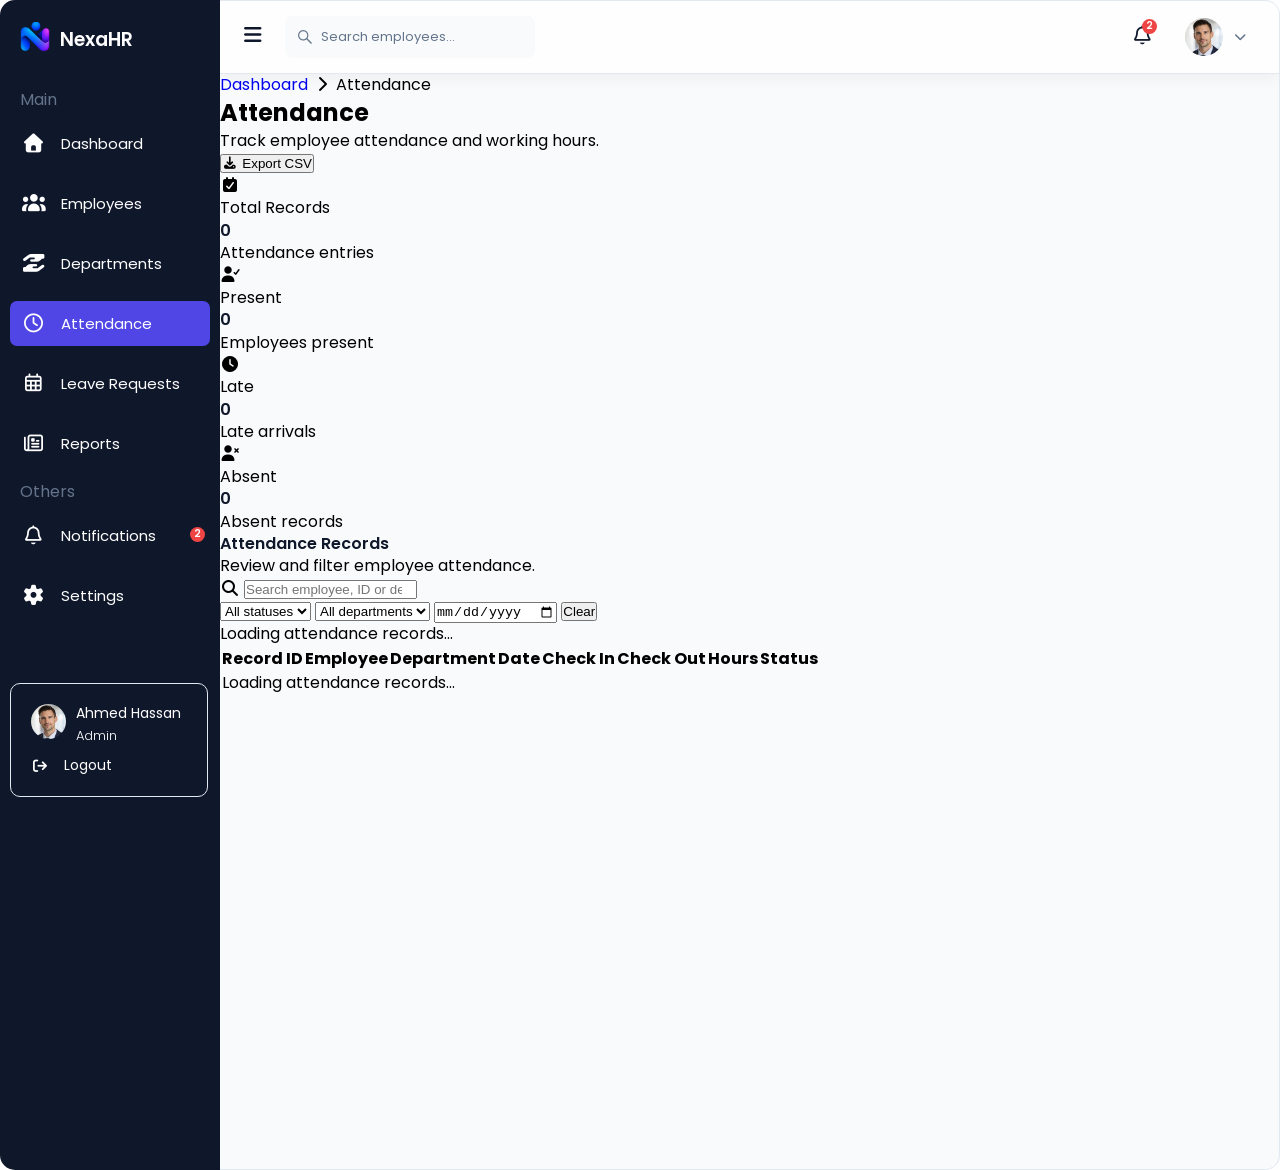
==== attendance.html @ 8ffb42c2 "Add attendance page HTML" ====
<!DOCTYPE html>
<html lang="en">
<head>
    <meta charset="UTF-8">
    <meta name="viewport" content="width=device-width, initial-scale=1.0">
    <link rel="preconnect" href="https://fonts.googleapis.com">
    <link rel="preconnect" href="https://fonts.gstatic.com" crossorigin>
    <link href="https://fonts.googleapis.com/css2?family=Poppins:wght@100;200;300;400;500;600;700;800;900&display=swap" rel="stylesheet">
    <!-- Font Awesome -->
    <link rel="stylesheet" href="css/all.min.css">
    <!-- Main CSS -->
    <link rel="stylesheet" href="css/main.css">
    <!-- Attendance CSS -->
    <link rel="stylesheet" href="css/attendance.css">
    <link rel="icon" href="assets/favicon.png">
    <title>Attendance | NexaHR</title>
</head>
<body>
    <div class="container">

        <!-- ========== Sidebar ========== -->
        <aside>
            <div class="close">
                <i class="fa-solid fa-x"></i>
            </div>

            <a href="index.html" class="logo">
                <div class="logoImg">
                    <img src="assets/logo.png" alt="logo">
                </div>
                <span>NexaHR</span>
            </a>

            <nav>
                <h4>main</h4>
                <ul>
                    <li>
                        <a href="index.html">
                            <i class="fa-solid fa-house"></i>
                            <span>dashboard</span>
                        </a>
                    </li>

                    <li>
                        <a href="employees.html">
                            <i class="fa-solid fa-users"></i>
                            <span>employees</span>
                        </a>
                    </li>

                    <li>
                        <a href="departments.html">
                            <i class="fa-solid fa-hand-holding-hand"></i>
                            <span>departments</span>
                        </a>
                    </li>

                    <li class="active">
                        <a href="attendance.html">
                            <i class="fa-regular fa-clock"></i>
                            <span>attendance</span>
                        </a>
                    </li>

                    <li>
                        <a href="leaveRequests.html">
                            <i class="fa-regular fa-calendar-days"></i>
                            <span>leave requests</span>
                        </a>
                    </li>

                    <li>
                        <a href="reports.html">
                            <i class="fa-regular fa-newspaper"></i>
                            <span>reports</span>
                        </a>
                    </li>
                </ul>

                <h4>others</h4>
                <ul>
                    <li class="sideBarNotifi">
                        <a href="notifications.html">
                            <i class="fa-regular fa-bell"></i>
                            <span>notifications</span>
                        </a>
                    </li>

                    <li>
                        <a href="settings.html">
                            <i class="fa-solid fa-gear"></i>
                            <span>settings</span>
                        </a>
                    </li>
                </ul>
            </nav>

            <div class="user">
                <div class="info">
                    <div class="avatar">
                        <img src="assets/avatar.png" alt="admin">
                    </div>

                    <div class="name">
                        <p>ahmed hassan</p>
                        <span>admin</span>
                    </div>
                </div>

                <a href="#">
                    <i class="fa-solid fa-arrow-right-from-bracket"></i>
                    <span>logout</span>
                </a>
            </div>
        </aside>

        <!-- ========== Main Content ========== -->
        <main>
             <header>
                <div class="left">
                    <div class="big">
                        <i class="fa-solid fa-bars"></i>
                    </div>

                    <div class="mobile">
                        <i class="fa-solid fa-bars"></i>
                    </div>

                    <!-- ========== Global Employee Search ========== -->
                    <div class="search">
                        <i class="fa-brands fa-sistrix"></i>

                        <input
                            type="search"
                            id="globalSearch"
                            placeholder="Search employees..."
                            autocomplete="off"
                            aria-label="Search employees"
                            aria-controls="searchResults"
                            aria-expanded="false"
                        >

                        <div
                            class="searchResults"
                            id="searchResults"
                            role="listbox"
                            aria-label="Employee search results"
                        ></div>
                    </div>
                </div>

                <div class="right">
                    <div class="notifi">
                        <i class="fa-regular fa-bell"></i>
                    </div>

                    <div class="userInfo">
                        <div
                            class="userInfo-trigger"
                            aria-expanded="false"
                            aria-label="Open user menu"
                            role="button"
                            tabindex="0"
                        >
                            <div class="avatar">
                                <img src="assets/avatar.png" alt="Admin">
                            </div>

                            <div class="user-links">
                                <i class="fa-solid fa-chevron-down"></i>
                            </div>
                        </div>

                        <ul class="drop-nav">
                            <li>
                                <a href="settings.html">
                                    <i class="fa-regular fa-user"></i>
                                    <span>Profile</span>
                                </a>
                            </li>

                            <li>
                                <a href="settings.html">
                                    <i class="fa-solid fa-gear"></i>
                                    <span>Settings</span>
                                </a>
                            </li>

                            <li>
                                <a href="settings.html">
                                    <i class="fa-solid fa-arrow-right-from-bracket"></i>
                                    <span>Logout</span>
                                </a>
                            </li>
                        </ul>
                    </div>
                </div>
            </header>

            <!-- ========== Attendance Page ========== -->
            <section class="attendancePage">

                <!-- Page Title -->
                <div class="attendanceTitle">
                    <div>
                        <div class="attendanceBreadcrumb">
                            <a href="index.html">Dashboard</a>
                            <i class="fa-solid fa-chevron-right"></i>
                            <span>Attendance</span>
                        </div>
                        <h2>Attendance</h2>
                        <p class="attendanceSubtitle">
                            Track employee attendance and working hours.
                        </p>
                    </div>

                    <button class="exportAttendanceBtn" id="exportAttendanceBtn" type="button">
                        <i class="fa-solid fa-download"></i>
                        Export CSV
                    </button>
                </div>

                <!-- Attendance Statistics -->
                <div class="attendanceStats">

                    <div class="attendanceStat">
                        <div class="attendanceStatIcon purple">
                            <i class="fa-solid fa-calendar-check"></i>
                        </div>

                        <div>
                            <p>Total Records</p>
                            <h3 id="totalAttendance">0</h3>
                            <span>Attendance entries</span>
                        </div>
                    </div>

                    <div class="attendanceStat">
                        <div class="attendanceStatIcon green">
                            <i class="fa-solid fa-user-check"></i>
                        </div>

                        <div>
                            <p>Present</p>
                            <h3 id="presentCount">0</h3>
                            <span>Employees present</span>
                        </div>
                    </div>

                    <div class="attendanceStat">
                        <div class="attendanceStatIcon orange">
                            <i class="fa-solid fa-clock"></i>
                        </div>

                        <div>
                            <p>Late</p>
                            <h3 id="lateCount">0</h3>
                            <span>Late arrivals</span>
                        </div>
                    </div>

                    <div class="attendanceStat">
                        <div class="attendanceStatIcon red">
                            <i class="fa-solid fa-user-xmark"></i>
                        </div>

                        <div>
                            <p>Absent</p>
                            <h3 id="absentCount">0</h3>
                            <span>Absent records</span>
                        </div>
                    </div>

                </div>

                <!-- Attendance Table -->
                <div class="attendanceContent">

                    <div class="attendanceContentHeader">
                        <div>
                            <h3>Attendance Records</h3>
                            <p>Review and filter employee attendance.</p>
                        </div>
                    </div>

                    <!-- Search and Filters -->
                    <div class="attendanceToolbar">

                        <div class="attendanceSearch">
                            <i class="fa-solid fa-magnifying-glass"></i>
                            <input
                                type="search"
                                id="attendanceSearch"
                                placeholder="Search employee, ID or department..."
                            >
                        </div>

                        <select id="statusFilter" aria-label="Filter by status">
                            <option value="">All statuses</option>
                            <option value="Present">Present</option>
                            <option value="Late">Late</option>
                            <option value="Absent">Absent</option>
                            <option value="On Leave">On Leave</option>
                        </select>

                        <select id="departmentFilter" aria-label="Filter by department">
                            <option value="">All departments</option>
                        </select>

                        <input
                            type="date"
                            id="attendanceDate"
                            aria-label="Filter by date"
                        >

                        <button id="clearAttendanceFilters" type="button">
                            Clear
                        </button>

                    </div>

                    <!-- Results Information -->
                    <div class="attendanceResults">
                        <p id="attendanceResultsText">Loading attendance records...</p>
                    </div>

                    <!-- Table -->
                    <div class="attendanceTableWrapper">
                        <table class="attendanceTable">
                            <thead>
                                <tr>
                                    <th>Record ID</th>
                                    <th>Employee</th>
                                    <th>Department</th>
                                    <th>Date</th>
                                    <th>Check In</th>
                                    <th>Check Out</th>
                                    <th>Hours</th>
                                    <th>Status</th>
                                </tr>
                            </thead>

                            <tbody id="attendanceTableBody">
                                <tr>
                                    <td colspan="8" class="attendanceLoading">
                                        Loading attendance records...
                                    </td>
                                </tr>
                            </tbody>
                        </table>
                    </div>

                    <div class="attendanceEmpty" id="attendanceEmpty" hidden>
                        <i class="fa-regular fa-calendar-xmark"></i>
                        <h3>No attendance records found</h3>
                        <p>Try changing your search or filter options.</p>
                    </div>

                </div>
            </section>
        </main>
    </div>
    <!-- Main JavaScript -->
    <script src="js/main.js"></script>
    <!-- Attendance JavaScript -->
    <script src="js/attendance.js"></script>
</body>
</html>
---- css/main.css ----
/* ========== Root ========== */
:root {
    --primary-color: #fefefe;
    --background-color: #f9fafc;
    --text-color: #64748b;
    --danger-color: #EF4444;
    --dark-color: #0F172A;
    --border-color: #E2E8F0;
    --bulle-color: #4F46E5;
    --success-color: #10B981;
    --warning-clor: #F59E0B;

    --shadow: 0 4px 15px rgba(0, 0, 0, 0.05);
    --main-transition: .7s ease-in-out;
}

/* ========== Global Styles ========== */
* {
    padding: 0;
    margin: 0;
    box-sizing: border-box;
}

body {
    font-family: "Poppins", sans-serif;
    background-color: var(--primary-color);
    line-height: 1.4;
}

img {
    width: 100%;
    height: 100%;
    object-fit: cover;
}

.avatar {
    width: 35px;
    height: 35px;
    overflow: hidden;
    border-radius: 50%;
}

li {
    list-style: none;
}

a {
    text-decoration: none;
}

h3 {
    font-size: 16px;
    font-weight: 600;
    text-transform: capitalize;
    color: var(--dark-color);
}

.container {
    display: grid;
    grid-template-columns: auto 1fr;
}

/* ========== Sidebar ========== */
aside {
    width: 220px;
    min-height: 130vh;
    position: relative;
    padding: 20px 10px;
    border-radius: 15px 0 0 15px;
    background-color: var(--dark-color);
    transition: var(--main-transition);
}

aside .fa-x {
    font-size: 20px;
    color: var(--primary-color);
    cursor: pointer;
    position: absolute;
    right: 15px;
    top: 15px;
    display: none;
}

aside .logo {
    display: flex;
    justify-content: center;
    align-items: center;
    width: fit-content;
    gap: 10px;
    margin-left: 10px;
}

aside .logo .logoImg {
    width: 30px;
    height: 30px;
}

aside .logo span {
    margin-top: 7px;
    font-size: 19px;
    font-weight: 600;
    color: var(--primary-color);
}

aside nav {
    padding-top: 25px;
}

aside nav h4 {
    margin: 10px;
    font-size: 16px;
    font-weight: 400;
    text-transform: capitalize;
    color: var(--text-color);
    cursor: default;
}

aside nav li {
    margin-bottom: 15px;
}

aside nav li.active {
    border-radius: 7px;
    background-color: var(--bulle-color);
}

aside nav li a {
    display: flex;
    gap: 15px;
    padding: 12px;
    font-size: 19px;
    text-transform: capitalize;
    color: var(--primary-color);
}

aside nav li a span {
    font-size: 15px;
    font-weight: 400;
}

aside .user {
    position: absolute;
    margin-top: 50px;
    width: 90%;
    padding: 20px;
    border-radius: 10px;
    border: 1px solid var(--border-color);
    text-transform: capitalize;
}

aside .user .info {
    display: flex;
    gap: 10px;
    color: var(--primary-color);
    cursor: default;
}

aside .user .name p {
    font-size: 14px;
    font-weight: 400;
}

aside .user .name span {
    font-size: 13px;
    font-weight: 300;
}

aside .user a {
    width: fit-content;
    margin-top: 10px;
    display: flex;
    align-items: center;
    gap: 15px;
    font-size: 14px;
    font-weight: 400;
    color: var(--primary-color);
    transition: var(--main-transition);
}

aside .user a:hover {
    color: var(--bulle-color);
}

/* ========== Toggle Sidebar ========== */
.toggleAside {
    width: fit-content;
    border-radius: 0;
    padding: 30px 10px;
}

.toggleAside span {
    display: none;
}

.toggleAside h4 {
    display: none;
}

.toggleAside .logo .logoImg {
    width: 25px;
    height: 25px;
}

.toggleAside nav {
    padding-top: 20px;
}

.toggleAside nav li {
    margin-bottom: 5px;
    width: fit-content;
}

.toggleAside nav li a {
    padding: 10px;
}

.toggleAside nav .sideBarNotifi::after {
    top: 50%;
    left: 35%;
}

.toggleAside .user {
    position: relative;
    padding: 30px 10px;
    border: 0;
}

.toggleAside .user .info {
    display: none;
}

/* ========== Main Content ========== */
main {
    border-radius: 0 15px 15px 0;
    background-color: var(--background-color);
    border: 1px solid var(--border-color);
    border-left: 0;
    overflow: hidden;
}

main header {
    width: 100%;
    padding: 10px 20px;
    display: flex;
    justify-content: space-between;
    background-color: var(--primary-color);
    border-bottom: 1px solid var(--border-color);
    box-shadow: var(--shadow);
}

main header .left,
main header .right,
main header .right .userInfo {
    display: flex;
    justify-content: center;
    align-items: center;
    gap: 20px;
}

main header .left .fa-bars {
    font-size: 20px;
    cursor: pointer;
    color: var(--dark-color);
}

main header .left .mobile {
    display: none;
}

/* ========== Global Employee Search ========== */
main header .left .search {
    position: relative;
    width: 250px;
}

main header .left .search input {
    display: block;
    width: 100%;
    padding: 10px 12px 10px 35px;
    border-radius: 7px;
    color: var(--dark-color);
    background-color: var(--background-color);
    border: 1px solid transparent;
    outline: none;
    font-family: inherit;
    font-size: 13px;
    transition: border-color .2s ease, box-shadow .2s ease;
}

main header .left .search input:focus {
    border-color: var(--bulle-color);
    box-shadow: 0 0 0 3px rgba(79, 70, 229, .08);
}

main header .left .search input::placeholder {
    font-size: 13px;
    color: var(--text-color);
}

main header .left .search .fa-sistrix {
    position: absolute;
    top: 50%;
    left: 10px;
    transform: translateY(-50%);
    color: var(--text-color);
    pointer-events: none;
    z-index: 1;
}

/* Search Results Dropdown */
main header .left .search .searchResults {
    position: absolute;
    top: calc(100% + 10px);
    left: 0;
    width: 320px;
    max-width: min(320px, calc(100vw - 30px));
    max-height: 350px;
    overflow-y: auto;
    padding: 6px;

    background-color: var(--primary-color);
    border: 1px solid var(--border-color);
    border-radius: 10px;
    box-shadow: 0 10px 30px rgba(15, 23, 42, .12);

    display: none;
    z-index: 1000;
}

main header .left .search .searchResults.show {
    display: block;
}

/* Individual Search Result */
main header .left .search .searchResult {
    display: flex;
    align-items: center;
    gap: 10px;
    width: 100%;
    padding: 10px;
    border-radius: 7px;
    color: var(--dark-color);
    text-decoration: none;
    transition: background-color .2s ease;
}

main header .left .search .searchResult:hover,
main header .left .search .searchResult:focus-visible {
    background-color: var(--background-color);
    outline: none;
}

/* Search Result Avatar */
main header .left .search .searchResult .resultAvatar {
    width: 36px;
    height: 36px;
    flex-shrink: 0;
    display: flex;
    align-items: center;
    justify-content: center;
    border-radius: 50%;
    background-color: #EEF2FF;
    color: var(--bulle-color);
}

main header .left .search .searchResult .resultAvatar i {
    font-size: 15px;
}

/* Search Result Text */
main header .left .search .searchResult .resultInfo {
    min-width: 0;
    flex: 1;
}

main header .left .search .searchResult .resultInfo h4 {
    margin: 0 0 4px;
    overflow: hidden;
    text-overflow: ellipsis;
    white-space: nowrap;
    font-size: 13px;
    font-weight: 500;
    color: var(--dark-color);
}

main header .left .search .searchResult .resultInfo p {
    margin: 0;
    overflow: hidden;
    text-overflow: ellipsis;
    white-space: nowrap;
    font-size: 11px;
    color: var(--text-color);
}

/* No Search Results */
main header .left .search .searchResults .noResults {
    padding: 15px 10px;
    text-align: center;
    font-size: 13px;
    color: var(--text-color);
}

/* Search Results Scrollbar */
main header .left .search .searchResults::-webkit-scrollbar {
    width: 5px;
}

main header .left .search .searchResults::-webkit-scrollbar-thumb {
    background-color: #CBD5E1;
    border-radius: 10px;
}

/* ========== Notifications Count ========== */
aside nav .sideBarNotifi,
main header .right .notifi {
    position: relative;
}

aside nav .sideBarNotifi::after,
main header .right .notifi::after {
    position: absolute;
    content: attr(data-count);
    background-color: var(--danger-color);
    color: var(--primary-color);
    border-radius: 50%;
    font-size: 10px;
    text-align: center;
    font-weight: 600;
    cursor: pointer;
    width: 15px;
    height: 15px;
    animation: outlineAn 2s linear infinite;
}

@keyframes outlineAn {
    0% {
        scale: 0;
    }

    50% {
        scale: 1;
    }

    100% {
        scale: 1.5;
        opacity: .7;
    }
}

aside nav .sideBarNotifi::after {
    top: 30%;
    left: 90%;
}

main header .right .notifi::after {
    top: -25%;
    left: 50%;
}

aside nav .sideBarNotifi[data-count="0"]::after,
main header .right .notifi[data-count="0"]::after {
    display: none;
}

.right .notifi .fa-bell {
    font-size: 19px;
    cursor: pointer;
    color: var(--dark-color);
    animation: moveBell 1.5s linear infinite;
}

@keyframes moveBell {
    0% {
        rotate: 45deg;
    }

    50% {
        rotate: -45deg;
    }

    100% {
        rotate: 45deg;
    }
}

/* ========== User Dropdown Menu ========== */
main header .userInfo {
    position: relative;
}

/* Clickable Avatar and Arrow */
main header .userInfo .userInfo-trigger {
    display: flex;
    align-items: center;
    justify-content: center;
    gap: 10px;
    padding: 6px 10px;
    border: 1px solid transparent;
    border-radius: 12px;
    cursor: pointer;
    transition: .2s ease;
}

main header .userInfo .userInfo-trigger:hover,
main header .userInfo.active .userInfo-trigger {
    background-color: #f1f5f9;
    border-color: var(--border-color);
}

main header .userInfo .userInfo-trigger .avatar {
    width: 38px;
    height: 38px;
    flex-shrink: 0;
    overflow: hidden;
    border-radius: 50%;
}

main header .userInfo .userInfo-trigger .avatar img {
    width: 100%;
    height: 100%;
    object-fit: cover;
}

main header .userInfo .user-links {
    display: flex;
    align-items: center;
    justify-content: center;
    color: var(--text-color);
}

main header .userInfo .user-links .fa-chevron-down {
    font-size: 12px;
    transition: transform .2s ease;
}

main header .userInfo.active .user-links .fa-chevron-down {
    transform: rotate(180deg);
}

/* Dropdown Panel */
main header .userInfo .drop-nav {
    position: absolute;
    top: calc(100% + 10px);
    right: 0;
    z-index: 1000;
    width: 200px;
    margin: 0;
    padding: 8px;
    display: flex;
    flex-direction: column;
    gap: 3px;
    list-style: none;
    background-color: var(--primary-color);
    border: 1px solid var(--border-color);
    border-radius: 12px;
    box-shadow: 0 10px 30px rgba(15, 23, 42, .12);

    opacity: 0;
    visibility: hidden;
    transform: translateY(-8px);
    pointer-events: none;

    transition: opacity .2s ease, transform .2s ease, visibility .2s ease;
}

main header .userInfo.active .drop-nav {
    opacity: 1;
    visibility: visible;
    transform: translateY(0);
    pointer-events: auto;
}

main header .userInfo .drop-nav li {
    margin: 0;
}

main header .userInfo .drop-nav li a {
    display: flex;
    align-items: center;
    gap: 12px;
    width: 100%;
    padding: 11px 12px;
    border-radius: 8px;
    color: var(--dark-color);
    font-size: 13px;
    font-weight: 500;
    text-transform: capitalize;
    transition: background-color .2s ease, color .2s ease;
}

main header .userInfo .drop-nav li a i {
    width: 18px;
    text-align: center;
    font-size: 14px;
    color: var(--text-color);
    transition: color .2s ease;
}

main header .userInfo .drop-nav li a:hover {
    background-color: #eef2ff;
    color: var(--bulle-color);
}

main header .userInfo .drop-nav li a:hover i {
    color: var(--bulle-color);
}

/* Separate the Logout Option */
main header .userInfo .drop-nav li:last-child {
    margin-top: 5px;
    padding-top: 5px;
    border-top: 1px solid var(--border-color);
}

main header .userInfo .drop-nav li:last-child a:hover {
    background-color: #fef2f2;
    color: var(--danger-color);
}

main header .userInfo .drop-nav li:last-child a:hover i {
    color: var(--danger-color);
}

/* ========== Utility Class ========== */
.show {
    display: block !important;
}

/* ========== Dashboard ========== */
.dashboard {
    padding: 30px 20px;
}

.dashboard .titel {
    display: flex;
    justify-content: space-between;
    align-items: start;
}

.dashboard .titel .breadcrumb {
    margin-bottom: 5px;
    cursor: default;
    color: var(--text-color);
    font-size: 14px;
    font-weight: 400;
}

.dashboard .titel .breadcrumb a {
    color: var(--text-color);
}

.dashboard .titel h2 {
    text-transform: capitalize;
    color: var(--dark-color);
    font-weight: 600;
    font-size: 23px;
    margin-bottom: 5px;
}

.dashboard .titel p {
    margin-bottom: 20px;
    font-size: 14px;
    font-weight: 400;
    color: var(--text-color);
    cursor: default;
}

.dashboard .titel .add a {
    padding: 8px 15px;
    border-radius: 7px;
    font-size: 13px;
    font-weight: 300;
    color: var(--background-color);
    background-color: var(--bulle-color);
    text-transform: capitalize;
}

/* ========== Cards ========== */
.carts,
.carts .cart {
    display: flex;
    align-items: center;
}

.carts {
    justify-content: space-between;
}

.carts .cart {
    min-width: 250px;
    padding: 15px;
    border-radius: 10px;
    gap: 15px;
    background-color: var(--primary-color);
    border: 1px solid var(--border-color);
    cursor: default;
    box-shadow: var(--shadow);
}

.carts .cart .fa-users,
.carts .cart .fa-user-plus,
.carts .cart .fa-calendar-days,
.carts .cart .fa-user-minus {
    padding: 10px;
    width: 30px;
    height: 30px;
    border-radius: 50%;
    color: var(--primary-color);
}

.carts .cart .fa-users {
    background-color: var(--bulle-color);
}

.carts .cart .fa-user-plus {
    background-color: var(--success-color);
}

.carts .cart .fa-calendar-days {
    background-color: var(--warning-clor);
}

.carts .cart .fa-user-minus {
    background-color: var(--danger-color);
}

.carts .cart p {
    font-size: 15px;
    text-transform: capitalize;
    color: var(--text-color);
}

.carts .cart .range {
    font-size: 20px;
    font-weight: 600;
    color: var(--dark-color);
    margin: 5px 0;
}

.carts .cart span {
    font-size: 13px;
    color: var(--success-color);
}

.carts .cart span.danger {
    color: var(--danger-color);
}

/* ========== Media Query ========== */

/* Large Devices: Less than 1200px */
@media (max-width: 1199.98px) {
    .container {
        grid-template-columns: auto 1fr;
    }

    aside {
        width: 200px;
    }

    aside .logo span {
        font-size: 18px;
    }

    aside nav h4 {
        font-size: 14px;
    }

    aside nav li a {
        padding: 8px 10px;
        font-size: 17px;
    }

    aside nav li a span {
        font-size: 13px;
    }

    aside .user {
        padding: 15px 10px;
    }

    aside .user a {
        gap: 10px;
    }

    aside .user .name p,
    aside .user .name span {
        font-size: 12px;
    }

    aside .user a {
        font-size: 12px;
    }

    .dashboard {
        padding: 30px 15px;
    }

    .carts {
        gap: 20px;
        flex-wrap: wrap;
        justify-content: center;
    }

    .carts .cart {
        min-width: 250px;
    }

    .carts .cart .fa-users,
    .carts .cart .fa-user-plus,
    .carts .cart .fa-calendar-days,
    .carts .cart .fa-user-minus {
        width: 25px;
        height: 25px;
    }

    .carts .cart p:last-child {
        font-size: 8px;
    }

    .carts .cart .range {
        font-size: 18px;
    }
}

/* Medium Devices: Less than 992px */
@media (max-width: 991.98px) {
    main header .left .search {
        width: 200px;
    }

    .dashboard .head h2 {
        font-size: 20px;
    }
}

/* Small Devices: Less than 768px */
@media (max-width: 767.98px) {
    .container {
        grid-template-columns: auto;
        position: relative;
    }

    aside {
        min-height: 100vh;
        width: 200px;
        height: 100vh;
        position: fixed;
        z-index: 999;
        border-radius: 0 10px 10px 0;
        transition: var(--main-transition);
        left: -200px;
    }

    aside .fa-x {
        display: block;
    }

    aside .logo .logoImg {
        width: 25px;
        height: 25px;
    }

    aside .logo span {
        font-size: 17px;
        font-weight: 500;
    }

    aside nav {
        padding-top: 0;
    }

    aside nav h4 {
        margin: 20px 0 5px 10px;
        font-size: 14px;
    }

    aside nav li {
        margin-bottom: 5px;
    }

    aside nav li.active {
        border-radius: 5px;
    }

    aside nav li a {
        gap: 8px;
        padding: 8px;
        font-size: 16px;
    }

    aside nav li a span {
        font-size: 14px;
        font-weight: 300;
    }

    aside .user {
        position: absolute;
        bottom: 20px;
        padding: 10px;
        border: 0;
    }

    aside .user .info {
        display: none;
    }

    main header .left .mobile {
        display: block;
    }

    main header .left .big {
        display: none;
    }
}

/* Extra Small Devices: Less than 576px */
@media (max-width: 575.98px) {
    h3 {
        font-size: 14px;
    }

    main {
        border-radius: 0;
    }

    main header {
        padding: 10px;
    }

    main header .left {
        gap: 10px;
    }

    main header .left .search {
        width: 150px;
    }

    main header .left .search input {
        padding: 7px 5px 7px 30px;
    }

    main header .left .search input::placeholder {
        font-size: 12px;
    }

    main header .left .search .fa-sistrix {
        left: 5px;
    }

    main header .left .search .searchResults {
        width: 280px;
        max-width: calc(100vw - 20px);
    }

    aside nav .sideBarNotifi::after,
    main header .right .notifi::after {
        font-weight: 500;
        width: 13px;
        height: 13px;
    }

    .right .notifi .fa-bell {
        font-size: 15px;
    }

    main header .userInfo .userInfo-trigger {
        gap: 6px;
        padding: 5px;
    }

    main header .userInfo .userInfo-trigger .avatar {
        width: 32px;
        height: 32px;
    }

    main header .userInfo .drop-nav {
        width: min(200px, calc(100vw - 24px));
    }

    .dashboard .titel .breadcrumb,
    .dashboard .titel .add {
        display: none;
    }

    .dashboard .titel h2 {
        font-size: 15px;
    }

    .dashboard .titel p {
        font-size: 13px;
    }
}
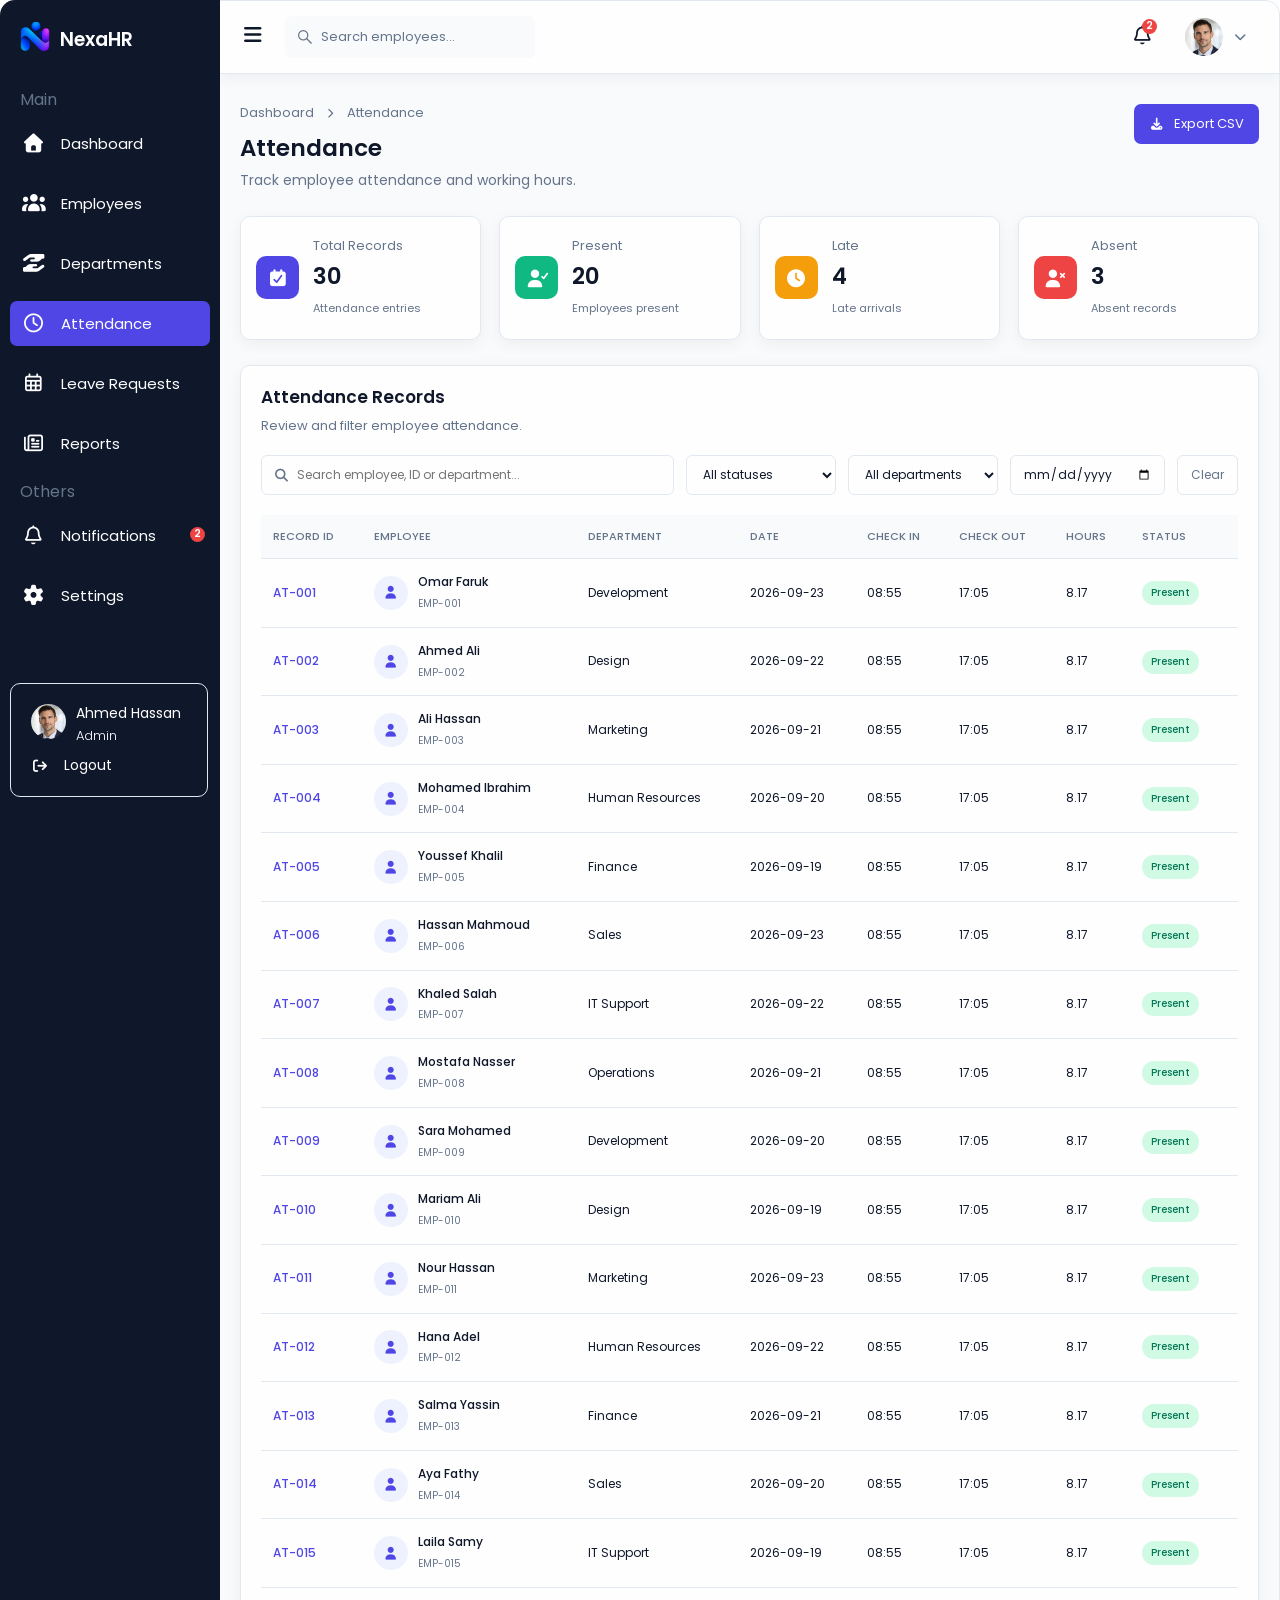
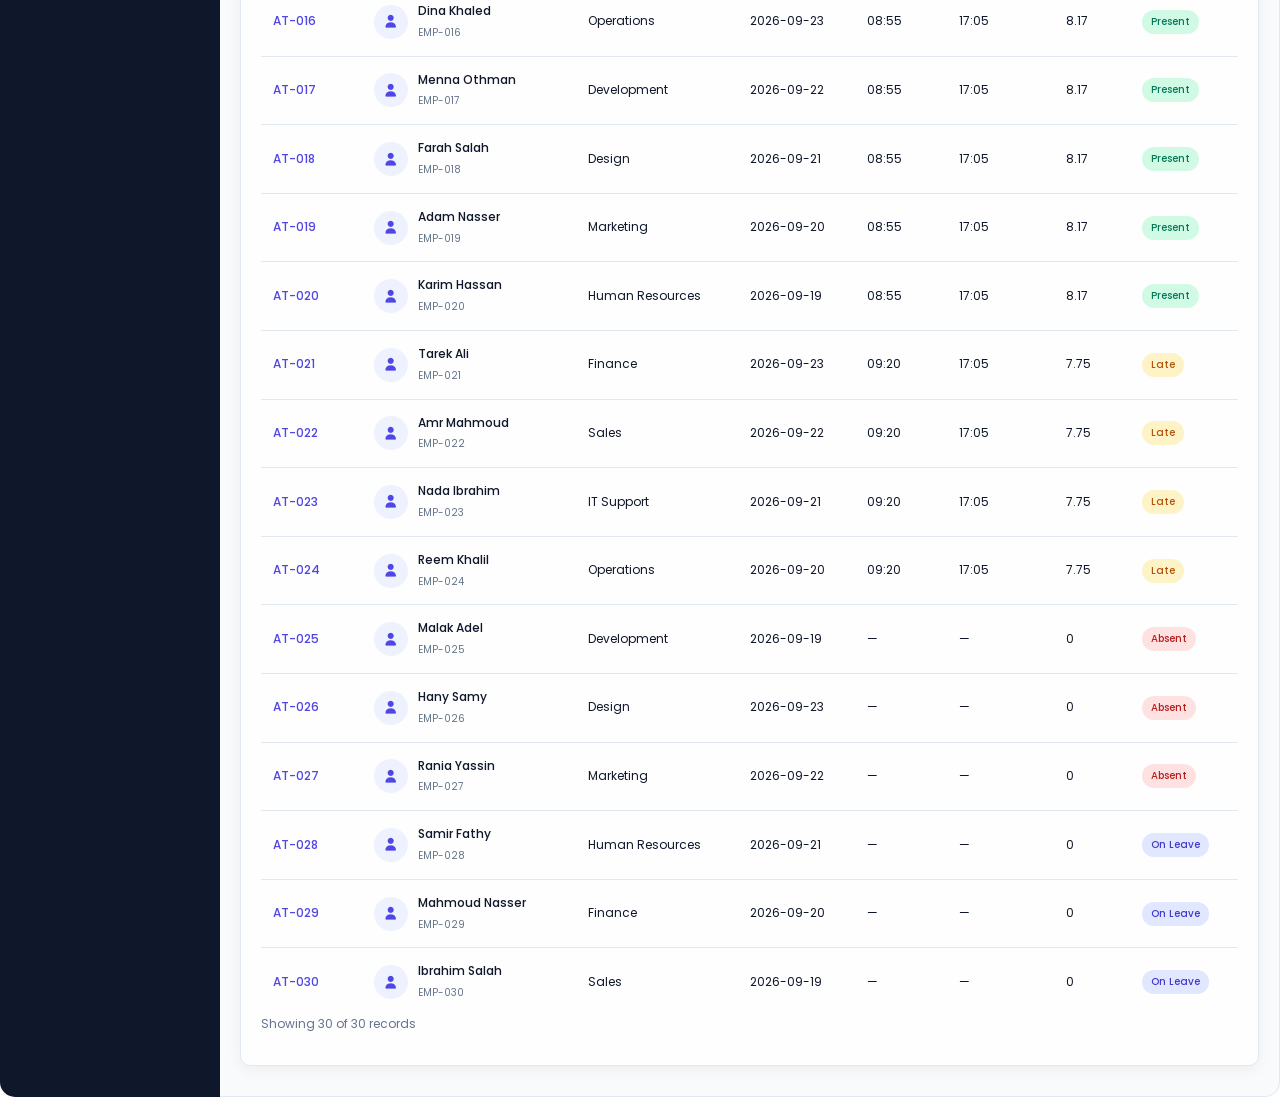
==== commit bd8e3ee9: "Add attendance JavaScript and load data" ====
--- a/attendance.html
+++ b/attendance.html
@@ -320,11 +320,6 @@
 
                     </div>
 
-                    <!-- Results Information -->
-                    <div class="attendanceResults">
-                        <p id="attendanceResultsText">Loading attendance records...</p>
-                    </div>
-
                     <!-- Table -->
                     <div class="attendanceTableWrapper">
                         <table class="attendanceTable">
@@ -357,6 +352,11 @@
                         <p>Try changing your search or filter options.</p>
                     </div>
 
+                     <!-- Results Information -->
+                    <div class="attendanceResults">
+                        <p id="attendanceResultsText">Loading attendance records...</p>
+                    </div>
+
                 </div>
             </section>
         </main>
--- a/css/attendance.css
+++ b/css/attendance.css
@@ -0,0 +1,519 @@
+
+/* ========== Attendance Page ========== */
+.attendancePage {
+    padding: 30px 20px;
+    min-width: 0;
+}
+
+/* ========== Page Title ========== */
+.attendanceTitle {
+    display: flex;
+    justify-content: space-between;
+    align-items: flex-start;
+    gap: 20px;
+    margin-bottom: 25px;
+}
+
+.attendanceBreadcrumb {
+    display: flex;
+    align-items: center;
+    gap: 10px;
+    margin-bottom: 10px;
+    font-size: 13px;
+    color: var(--text-color);
+}
+
+.attendanceBreadcrumb a {
+    color: var(--text-color);
+    transition: var(--main-transition);
+}
+
+.attendanceBreadcrumb a:hover {
+    color: var(--bulle-color);
+}
+
+.attendanceBreadcrumb i {
+    font-size: 10px;
+}
+
+.attendanceTitle h2 {
+    margin-bottom: 7px;
+    color: var(--dark-color);
+    font-size: 23px;
+    font-weight: 600;
+    text-transform: capitalize;
+}
+
+.attendanceSubtitle {
+    color: var(--text-color);
+    font-size: 14px;
+}
+
+.exportAttendanceBtn {
+    display: flex;
+    align-items: center;
+    justify-content: center;
+    gap: 9px;
+    padding: 10px 15px;
+    border: 0;
+    border-radius: 7px;
+    background-color: var(--bulle-color);
+    color: var(--primary-color);
+    font-family: inherit;
+    font-size: 13px;
+    cursor: pointer;
+    transition: var(--main-transition);
+}
+
+.exportAttendanceBtn:hover {
+    opacity: 0.85;
+}
+
+/* ========== Statistics ========== */
+.attendanceStats {
+    display: grid;
+    grid-template-columns: repeat(4, minmax(0, 1fr));
+    gap: 18px;
+    margin-bottom: 25px;
+}
+
+.attendanceStat {
+    display: flex;
+    align-items: center;
+    gap: 14px;
+    min-width: 0;
+    padding: 20px 15px;
+    border: 1px solid var(--border-color);
+    border-radius: 10px;
+    background-color: var(--primary-color);
+    box-shadow: var(--shadow);
+}
+
+.attendanceStatIcon {
+    display: flex;
+    align-items: center;
+    justify-content: center;
+    flex-shrink: 0;
+    width: 43px;
+    height: 43px;
+    border-radius: 10px;
+    color: var(--primary-color);
+    font-size: 18px;
+}
+
+.attendanceStatIcon.purple {
+    background-color: var(--bulle-color);
+}
+
+.attendanceStatIcon.green {
+    background-color: var(--success-color);
+}
+
+.attendanceStatIcon.orange {
+    background-color: var(--warning-clor);
+}
+
+.attendanceStatIcon.red {
+    background-color: var(--danger-color);
+}
+
+.attendanceStat p {
+    margin-bottom: 5px;
+    color: var(--text-color);
+    font-size: 13px;
+}
+
+.attendanceStat h3 {
+    margin-bottom: 4px;
+    color: var(--dark-color);
+    font-size: 23px;
+    font-weight: 600;
+}
+
+.attendanceStat span {
+    color: var(--text-color);
+    font-size: 11px;
+}
+
+/* ========== Attendance Content ========== */
+.attendanceContent {
+    overflow: hidden;
+    padding: 20px;
+    border: 1px solid var(--border-color);
+    border-radius: 10px;
+    background-color: var(--primary-color);
+    box-shadow: var(--shadow);
+}
+
+.attendanceContentHeader {
+    margin-bottom: 20px;
+}
+
+.attendanceContentHeader h3 {
+    margin-bottom: 7px;
+    font-size: 17px;
+}
+
+.attendanceContentHeader p {
+    color: var(--text-color);
+    font-size: 13px;
+}
+
+/* ========== Search and Filters ========== */
+.attendanceToolbar {
+    display: flex;
+    flex-wrap: wrap;
+    align-items: center;
+    gap: 12px;
+    margin-bottom: 20px;
+}
+
+.attendanceSearch {
+    position: relative;
+    flex: 1 1 250px;
+    min-width: 0;
+}
+
+.attendanceSearch i {
+    position: absolute;
+    top: 50%;
+    left: 12px;
+    transform: translateY(-50%);
+    color: var(--text-color);
+    font-size: 13px;
+}
+
+.attendanceSearch input,
+.attendanceToolbar select,
+.attendanceToolbar input[type="date"] {
+    width: 100%;
+    min-height: 40px;
+    padding: 9px 12px;
+    border: 1px solid var(--border-color);
+    border-radius: 6px;
+    outline: none;
+    background-color: var(--primary-color);
+    color: var(--dark-color);
+    font-family: inherit;
+    font-size: 12px;
+}
+
+.attendanceSearch input {
+    padding-left: 35px;
+}
+
+.attendanceSearch input:focus,
+.attendanceToolbar select:focus,
+.attendanceToolbar input[type="date"]:focus {
+    border-color: var(--bulle-color);
+}
+
+.attendanceToolbar select {
+    flex: 0 1 150px;
+}
+
+.attendanceToolbar input[type="date"] {
+    flex: 0 1 155px;
+}
+
+#clearAttendanceFilters {
+    min-height: 40px;
+    padding: 8px 13px;
+    border: 1px solid var(--border-color);
+    border-radius: 6px;
+    background-color: var(--primary-color);
+    color: var(--text-color);
+    font-family: inherit;
+    font-size: 12px;
+    cursor: pointer;
+    transition: var(--main-transition);
+}
+
+#clearAttendanceFilters:hover {
+    border-color: var(--bulle-color);
+    color: var(--bulle-color);
+}
+
+/* ========== Results ========== */
+.attendanceResults {
+    margin-bottom: 12px;
+}
+
+.attendanceResults p {
+    color: var(--text-color);
+    font-size: 12px;
+}
+
+/* ========== Attendance Table ========== */
+.attendanceTableWrapper {
+    width: 100%;
+    overflow-x: auto;
+}
+
+.attendanceTable {
+    width: 100%;
+    border-collapse: collapse;
+    text-align: left;
+    white-space: nowrap;
+}
+
+.attendanceTable thead {
+    background-color: var(--background-color);
+}
+
+.attendanceTable th {
+    padding: 14px 12px;
+    border-bottom: 1px solid var(--border-color);
+    color: var(--text-color);
+    font-size: 11px;
+    font-weight: 500;
+    text-transform: uppercase;
+}
+
+.attendanceTable td {
+    padding: 15px 12px;
+    border-bottom: 1px solid var(--border-color);
+    color: var(--dark-color);
+    font-size: 12px;
+}
+
+.attendanceTable tbody tr {
+    transition: background-color 0.2s ease;
+}
+
+.attendanceTable tbody tr:hover {
+    background-color: var(--background-color);
+}
+
+.attendanceTable tbody tr:last-child td {
+    border-bottom: none;
+}
+
+.attendanceRecordId {
+    color: var(--bulle-color) !important;
+    font-weight: 500;
+}
+
+.attendanceEmployee {
+    display: flex;
+    align-items: center;
+    gap: 10px;
+}
+
+.attendanceEmployeeIcon {
+    display: flex;
+    align-items: center;
+    justify-content: center;
+    flex-shrink: 0;
+    width: 34px;
+    height: 34px;
+    border-radius: 50%;
+    background-color: #EEF2FF;
+    color: var(--bulle-color);
+    font-size: 13px;
+}
+
+.attendanceEmployeeInfo strong {
+    display: block;
+    margin-bottom: 4px;
+    color: var(--dark-color);
+    font-size: 12px;
+    font-weight: 500;
+}
+
+.attendanceEmployeeInfo span {
+    color: var(--text-color);
+    font-size: 10px;
+}
+
+.attendanceStatus {
+    display: inline-block;
+    padding: 5px 9px;
+    border-radius: 20px;
+    font-size: 10px;
+    font-weight: 500;
+}
+
+.attendanceStatus.present {
+    background-color: #D1FAE5;
+    color: #047857;
+}
+
+.attendanceStatus.late {
+    background-color: #FEF3C7;
+    color: #B45309;
+}
+
+.attendanceStatus.absent {
+    background-color: #FEE2E2;
+    color: #B91C1C;
+}
+
+.attendanceStatus.on-leave {
+    background-color: #E0E7FF;
+    color: #4338CA;
+}
+
+.attendanceLoading {
+    padding: 30px !important;
+    text-align: center;
+    color: var(--text-color) !important;
+}
+
+/* ========== Empty State ========== */
+.attendanceEmpty {
+    padding: 45px 15px;
+    text-align: center;
+}
+
+.attendanceEmpty[hidden] {
+    display: none;
+}
+
+.attendanceEmpty > i {
+    margin-bottom: 15px;
+    color: var(--text-color);
+    font-size: 35px;
+}
+
+.attendanceEmpty h3 {
+    margin-bottom: 8px;
+}
+
+.attendanceEmpty p {
+    color: var(--text-color);
+    font-size: 13px;
+}
+
+/* ========== Responsive ========== */
+@media (max-width: 1199.98px) {
+    .attendancePage {
+        padding: 25px 15px;
+    }
+
+    .attendanceStats {
+        grid-template-columns: repeat(2, minmax(0, 1fr));
+    }
+
+    .attendanceStat {
+        padding: 16px 12px;
+    }
+}
+
+@media (max-width: 767.98px) {
+    .attendancePage {
+        padding: 22px 12px;
+    }
+
+    .attendanceTitle h2 {
+        font-size: 20px;
+    }
+
+    .attendanceSubtitle {
+        font-size: 12px;
+    }
+
+    .attendanceStats {
+        gap: 10px;
+    }
+
+    .attendanceStat {
+        gap: 10px;
+        padding: 13px 10px;
+    }
+
+    .attendanceStatIcon {
+        width: 35px;
+        height: 35px;
+        font-size: 14px;
+    }
+
+    .attendanceStat h3 {
+        font-size: 19px;
+    }
+
+    .attendanceStat p {
+        font-size: 12px;
+    }
+
+    .attendanceStat span {
+        font-size: 10px;
+    }
+
+    .attendanceContent {
+        padding: 14px 10px;
+    }
+
+    .attendanceToolbar {
+        align-items: stretch;
+    }
+
+    .attendanceSearch {
+        flex-basis: 100%;
+    }
+
+    .attendanceToolbar select,
+    .attendanceToolbar input[type="date"] {
+        flex: 1 1 140px;
+    }
+}
+
+@media (max-width: 575.98px) {
+    .attendanceTitle {
+        align-items: flex-start;
+        gap: 10px;
+    }
+
+    .attendanceTitle h2 {
+        font-size: 17px;
+    }
+
+    .attendanceBreadcrumb {
+        font-size: 11px;
+    }
+
+    .attendanceSubtitle {
+        max-width: 220px;
+        font-size: 11px;
+    }
+
+    .exportAttendanceBtn {
+        gap: 6px;
+        padding: 9px;
+        font-size: 11px;
+        white-space: nowrap;
+    }
+
+    .attendanceStats {
+        gap: 8px;
+    }
+
+    .attendanceStat {
+        align-items: flex-start;
+        gap: 8px;
+        padding: 12px 8px;
+    }
+
+    .attendanceStatIcon {
+        width: 30px;
+        height: 30px;
+        border-radius: 7px;
+        font-size: 12px;
+    }
+
+    .attendanceStat h3 {
+        font-size: 17px;
+    }
+
+    .attendanceStat p {
+        font-size: 11px;
+    }
+
+    .attendanceStat span {
+        font-size: 9px;
+    }
+
+    .attendanceContentHeader h3 {
+        font-size: 15px;
+    }
+}
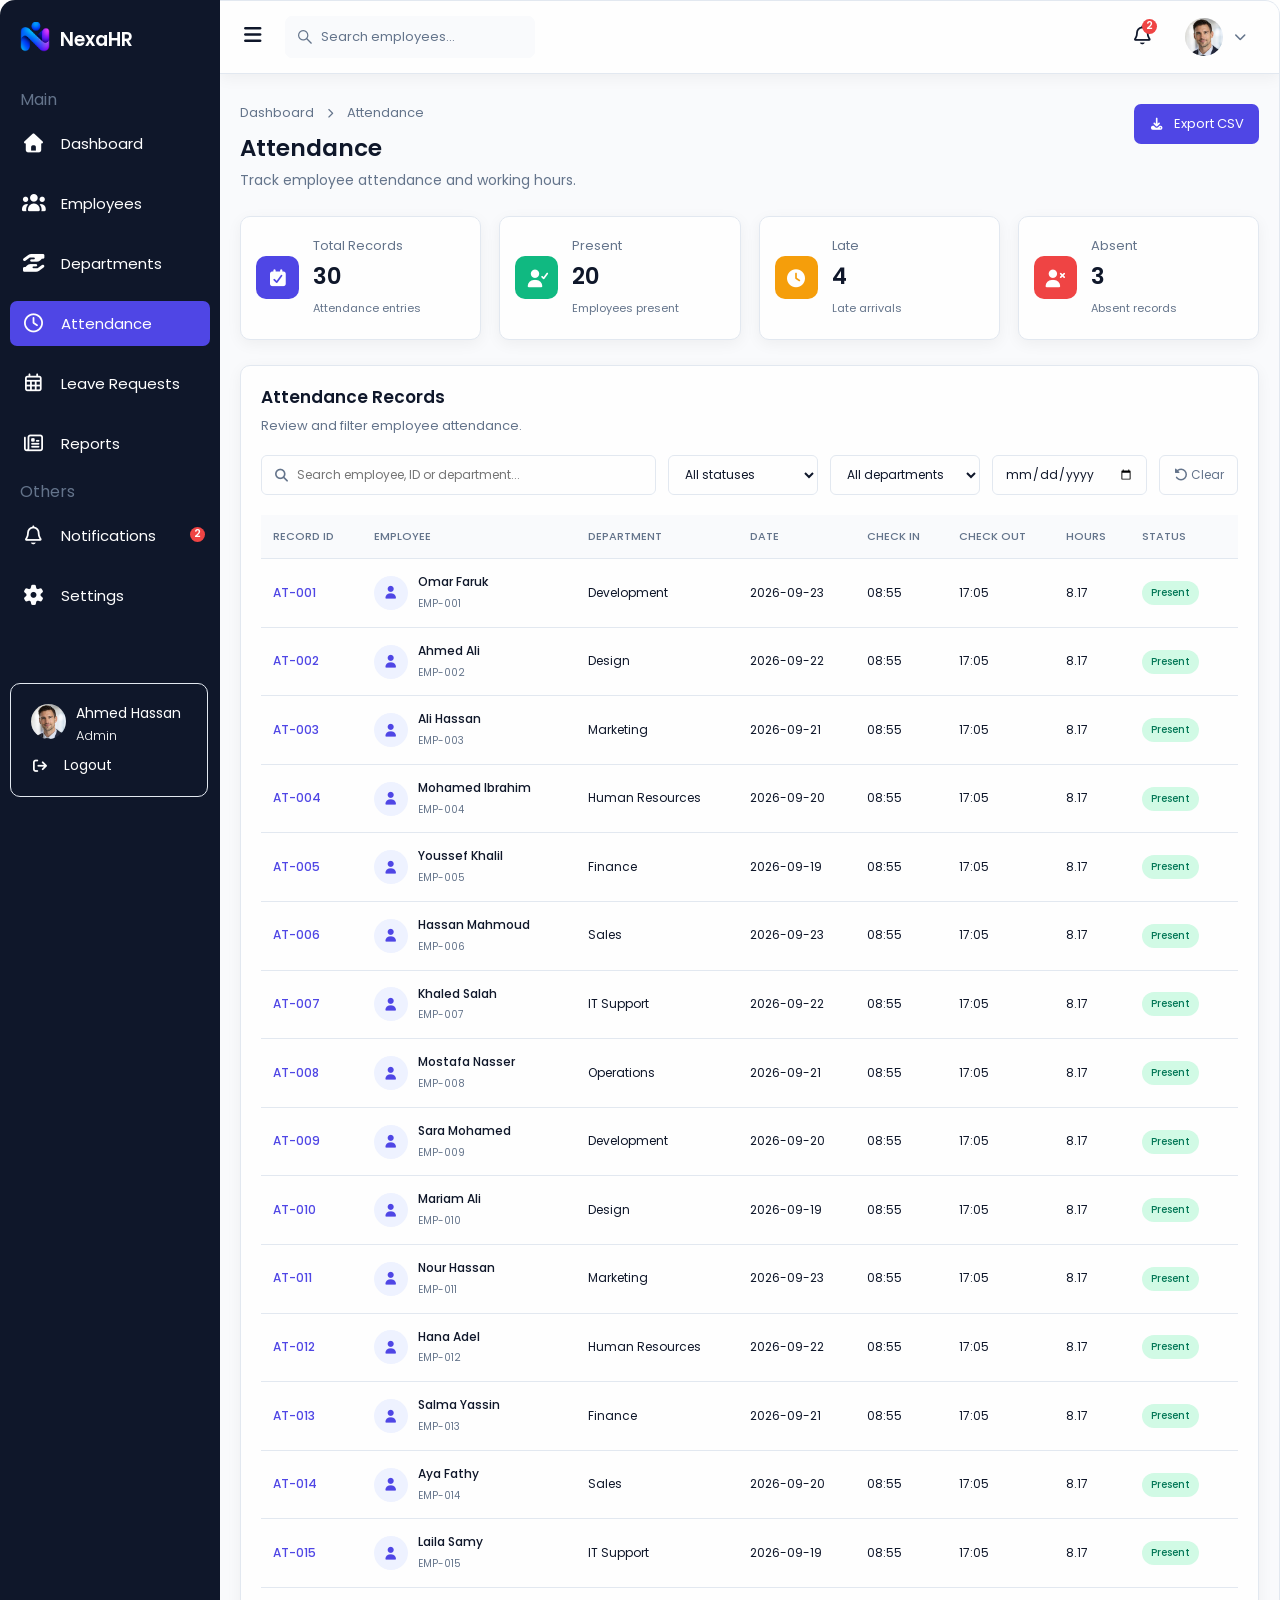
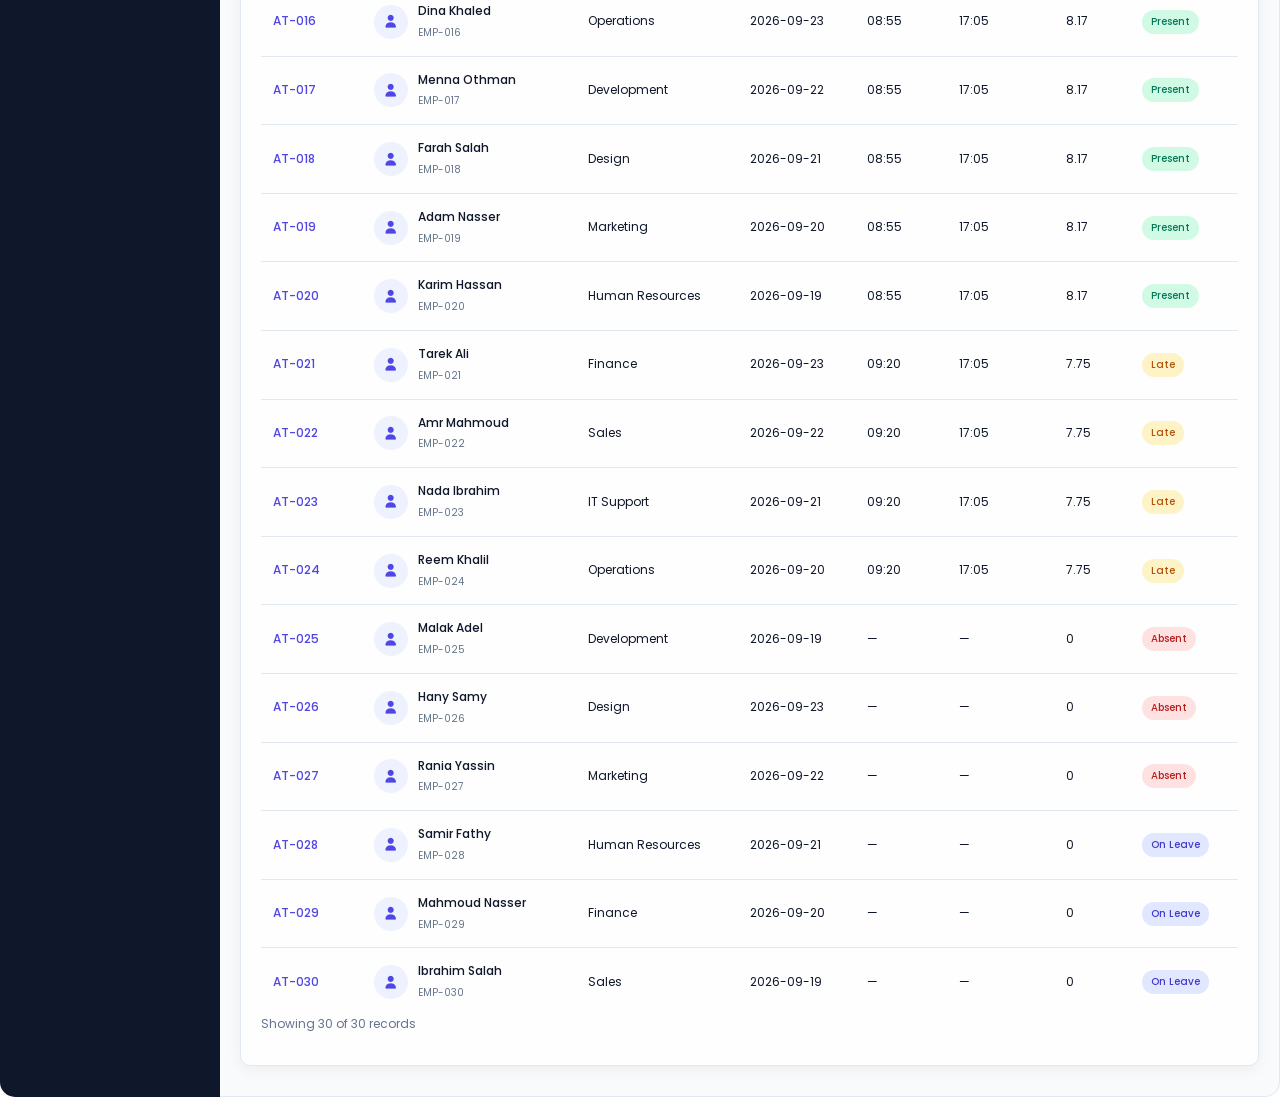
==== commit f313f3b1: "modified attendane,html and leaveRequests.html" ====
--- a/attendance.html
+++ b/attendance.html
@@ -315,6 +315,7 @@
                         >
 
                         <button id="clearAttendanceFilters" type="button">
+                            <i class="fa-solid fa-rotate-left"></i>
                             Clear
                         </button>
 
